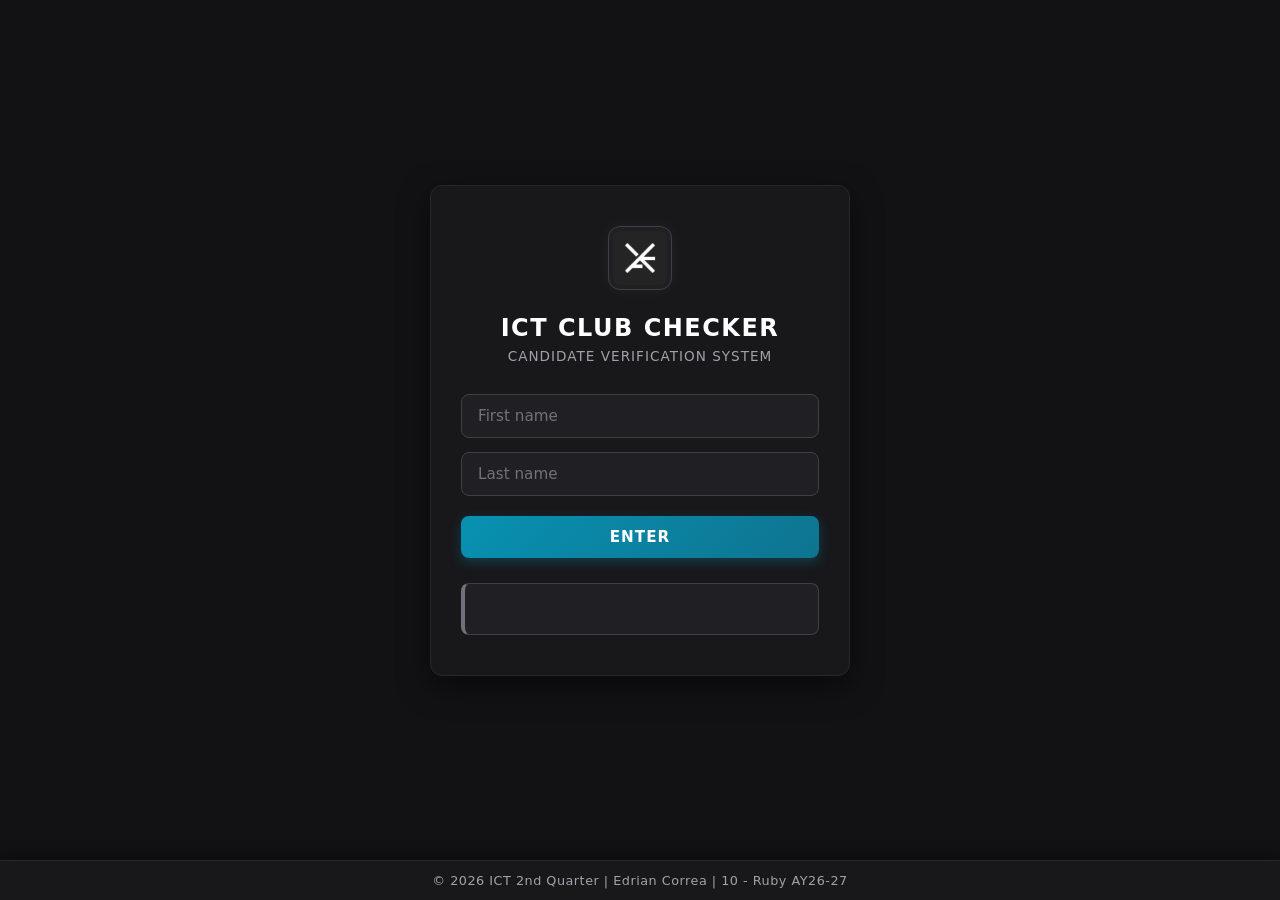
==== index.html @ 7e2f90d8 "1" ====
<!DOCTYPE html>
<html lang="en">
<head>
    <meta charset="UTF-8">
    <meta name="viewport" content="width=device-width, initial-scale=1.0">
    
    <link rel="icon" type="image/png" href="EXAC.png">

    <link rel="stylesheet" href="https://pyscript.net/releases/2026.7.3/core.css" />
    <script type="module" src="https://pyscript.net/releases/2026.7.3/core.js"></script>

    <link rel="stylesheet" href="main.css">

    <title>Q2 Project</title>
</head>
<body>
    <div class="container">
        <div class="logo-wrapper">
            <img src="EXAC.png" alt="EXAC Logo" class="logo-img">
        </div>

        <h1>ICT CLUB CHECKER</h1>
        <p>Candidate Verification System</p>

        <div>
            <form onsubmit="return false;">
                <div class="form-check">
                    <div class="form-group">
                        <input type="text" id="first_name" class="input" placeholder="First name" required>
                        <input type="text" id="last_name" class="input" placeholder="Last name" required>
                    </div>
                </div>
                
                <div class="button-contain">
                    <button type="button" py-click="add_member">ENTER</button>
                </div>
            </form>
            <div id="result"></div>
        </div>
    </div>

    <footer>
        &copy; 2026 ICT 2nd Quarter | Edrian Correa | 10 - Ruby AY26-27
    </footer>
    
    <script type="py" src="main.py"></script>
</body>
</html>
---- main.css ----
/* ICT Q2 PROJECT | GLOBAL CSS */

* {
    box-sizing: border-box;
    margin: 0;
    padding: 0;
    font-family: 'Segoe UI', system-ui, -apple-system, sans-serif;
}

body {
    background-color: #121214;
    color: #e4e4e7;
    display: flex;
    justify-content: center;
    align-items: center;
    min-height: 100vh;
    padding: 20px 20px 60px 20px;
    position: relative;
}

.container {
    background: #18181b;
    border: 1px solid #27272a;
    border-radius: 12px;
    padding: 40px 30px;
    width: 100%;
    max-width: 420px;
    box-shadow: 0 10px 30px rgba(0, 0, 0, 0.5);
    text-align: center;
}

.logo-wrapper {
    margin-bottom: 20px;
}

.logo-img {
    width: 64px;
    height: 64px;
    object-fit: contain;
    border-radius: 12px;
    border: 1px solid #3f3f46;
    padding: 4px;
    background: #202024;
    box-shadow: 0 0 15px rgba(255, 255, 255, 0.05);
}

h1 {
    font-size: 1.5rem;
    letter-spacing: 1.5px;
    color: #ffffff;
    margin-bottom: 6px;
    font-weight: 700;
}

p {
    font-size: 0.85rem;
    color: #a1a1aa;
    text-transform: uppercase;
    letter-spacing: 1px;
    margin-bottom: 30px;
}

h3 {
            font-size: 0.95rem;
            color: #74747c;
            text-transform: uppercase;
            letter-spacing: 1px;
            margin-bottom: 30px;
        }

.form-group {
    display: flex;
    flex-direction: column;
    gap: 14px;
    margin-bottom: 20px;
}

.input {
    width: 100%;
    padding: 12px 16px;
    background-color: #202024;
    border: 1px solid #3f3f46;
    border-radius: 8px;
    color: #ffffff;
    font-size: 0.95rem;
    outline: none;
    transition: all 0.2s ease;
}

.input:focus {
    border-color: #06b6d4;
    box-shadow: 0 0 0 3px rgba(6, 182, 212, 0.15);
}

.input::placeholder {
    color: #71717a;
}

.button-contain button {
    width: 100%;
    padding: 12px;
    background: linear-gradient(135deg, #0891b2 0%, #0e7490 100%);
    border: none;
    border-radius: 8px;
    color: #ffffff;
    font-weight: 600;
    font-size: 0.95rem;
    letter-spacing: 1px;
    cursor: pointer;
    transition: opacity 0.2s ease, transform 0.1s ease;
    box-shadow: 0 4px 12px rgba(8, 145, 178, 0.3);
}

.button-contain button:hover {
    opacity: 0.9;
}

.button-contain button:active {
    transform: scale(0.98);
}

#result {
    margin-top: 25px;
    font-size: 0.9rem;
    line-height: 1.5;
    word-break: break-word;
    padding: 14px 16px;
    background-color: #202024;
    border: 1px solid #3f3f46;
    border-radius: 8px;
    border-left: 4px solid #71717a;
    color: #71717a;
    text-align: left;
    min-height: 52px;
    transition: all 0.3s ease;
}

#result:not(:empty) {
    border-left-color: #06b6d4;
    color: #f4f4f5;
    animation: fadeIn 0.3s ease;
}

footer {
    position: fixed;
    bottom: 0;
    left: 0;
    width: 100%;
    background-color: #18181b;
    border-top: 1px solid #27272a;
    padding: 12px 20px;
    font-size: 0.8rem;
    color: #a1a1aa;
    letter-spacing: 0.5px;
    text-align: center;
    box-shadow: 0 -4px 15px rgba(0, 0, 0, 0.4);
    z-index: 100;
}

@keyframes fadeIn {
    from { opacity: 0; transform: translateY(4px); }
    to { opacity: 1; transform: translateY(0); }
}
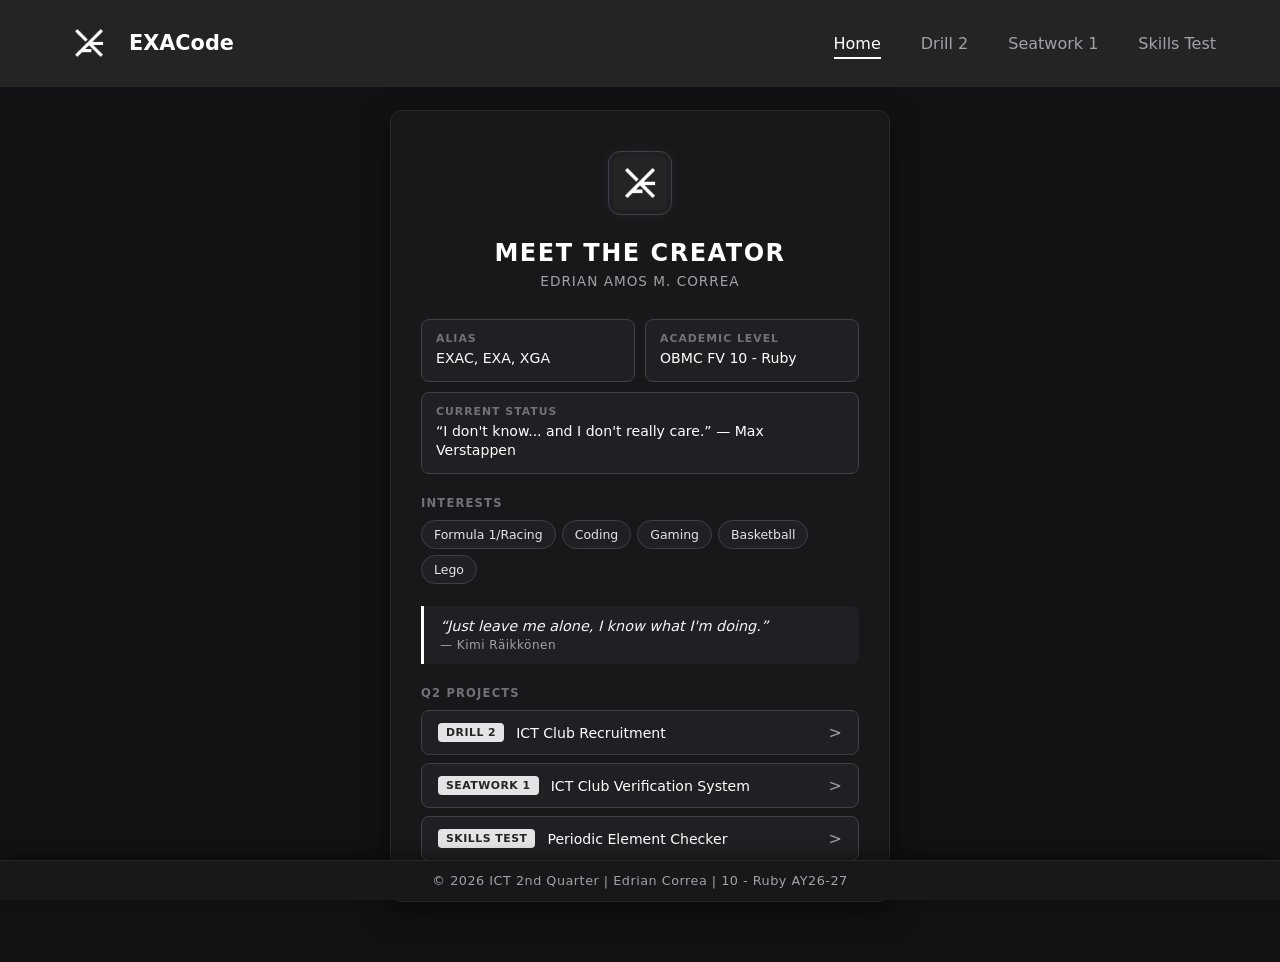
==== commit 72b880b7: "Finished" ====
--- a/index.html
+++ b/index.html
@@ -14,35 +14,92 @@
     <title>Q2 Project</title>
 </head>
 <body>
-    <div class="container">
+    <nav class="navbar">
+        <a href="index.html" class="nav-left">
+        <img src="EXAC.png" alt="Logo">
+        <span>EXACode</span>
+        </a>
+
+        <div class="nav-right" id="navRight">
+        <ul class="nav-links">
+            <li><a href="index.html" class="active">Home</a></li>
+            <li><a href="drill2.html">Drill 2</a></li>
+            <li><a href="sw1.html">Seatwork 1</a></li>
+            <li><a href="skillstest.html">Skills Test</a></li>
+        </ul>
+        </div>
+    </nav>
+
+    <div id="page-loader">
+        <img src="EXAC.png" alt="" class="loader-logo">
+    </div>
+
+    <div class="container creator-container">
         <div class="logo-wrapper">
             <img src="EXAC.png" alt="EXAC Logo" class="logo-img">
         </div>
 
-        <h1>ICT CLUB CHECKER</h1>
-        <p>Candidate Verification System</p>
+        <h1>MEET THE CREATOR</h1>
+        <p>Edrian Amos M. Correa</p>
 
-        <div>
-            <form onsubmit="return false;">
-                <div class="form-check">
-                    <div class="form-group">
-                        <input type="text" id="first_name" class="input" placeholder="First name" required>
-                        <input type="text" id="last_name" class="input" placeholder="Last name" required>
-                    </div>
-                </div>
-                
-                <div class="button-contain">
-                    <button type="button" py-click="add_member">ENTER</button>
-                </div>
-            </form>
-            <div id="result"></div>
+        <div class="info-grid">
+            <div class="info-box">
+                <span class="info-label">ALIAS</span>
+                <span class="info-value">EXAC, EXA, XGA</span>
+            </div>
+            <div class="info-box">
+                <span class="info-label">ACADEMIC LEVEL</span>
+                <span class="info-value">OBMC FV 10 - Ruby</span>
+            </div>
+            <div class="info-box full-width">
+                <span class="info-label">CURRENT STATUS</span>
+                <span class="info-value">“I don't know... and I don't really care.” — Max Verstappen</span>
+            </div>
+        </div>
+
+        <div class="section-block">
+            <span class="section-title">INTERESTS</span>
+            <div class="interests-list">
+                <span class="badge">Formula 1/Racing</span>
+                <span class="badge">Coding</span>
+                <span class="badge">Gaming</span>
+                <span class="badge">Basketball</span>
+                <span class="badge">Lego</span>
+            </div>
+        </div>
+
+        <blockquote class="creator-quote">
+            “Just leave me alone, I know what I'm doing.” <span>— Kimi Räikkönen</span>
+        </blockquote>
+
+        <div class="section-block">
+            <span class="section-title">Q2 PROJECTS</span>
+            <div class="project-links">
+                <a href="drill2.html" class="project-card">
+                    <span class="project-tag">DRILL 2</span>
+                    <span class="project-name">ICT Club Recruitment</span>
+                    <span class="project-arrow">></span>
+                </a>
+                <a href="sw1.html" class="project-card">
+                    <span class="project-tag">SEATWORK 1</span>
+                    <span class="project-name">ICT Club Verification System</span>
+                    <span class="project-arrow">></span>
+                </a>
+                <a href="skillstest.html" class="project-card">
+                    <span class="project-tag">SKILLS TEST</span>
+                    <span class="project-name">Periodic Element Checker</span>
+                    <span class="project-arrow">></span>
+                </a>
+            </div>
         </div>
     </div>
+
 
     <footer>
         &copy; 2026 ICT 2nd Quarter | Edrian Correa | 10 - Ruby AY26-27
     </footer>
     
     <script type="py" src="main.py"></script>
+    <script src="main.js"></script>
 </body>
 </html>
--- a/main.css
+++ b/main.css
@@ -14,9 +14,121 @@
     justify-content: center;
     align-items: center;
     min-height: 100vh;
-    padding: 20px 20px 60px 20px;
+    padding: 110px 20px 60px 20px;
     position: relative;
 }
+
+/* NAVBAR */
+.navbar {
+    position: fixed;
+    top: 0;
+    left: 0;
+    width: 100%;
+    padding: 18px clamp(20px, 5vw, 80px);
+    display: flex;
+    justify-content: space-between;
+    align-items: center;
+    background-color: #242424;
+    backdrop-filter: blur(10px);
+    border-bottom: 1px solid #27272a;
+    z-index: 1000;
+}
+
+.nav-left {
+    display: flex;
+    align-items: center;
+    gap: 15px;
+    text-decoration: none;
+}
+
+.nav-left img {
+    height: 50px;
+    width: auto;
+}
+
+.nav-left span {
+    color: #ffffff;
+    font-size: 1.3rem;
+    font-weight: bold;
+}
+
+.nav-right {
+    display: flex;
+    align-items: center;
+    gap: 30px;
+}
+
+.nav-links {
+    display: flex;
+    gap: 40px;
+    list-style: none;
+    margin: 0;
+    padding: 0;
+}
+
+.nav-links a {
+    position: relative;
+    color: #a1a1aa;
+    text-decoration: none;
+    font-size: 1rem;
+    font-weight: 500;
+    transition: color 0.3s ease;
+}
+
+.nav-links a:hover {
+    color: #ffffff;
+}
+
+.nav-links a::after {
+    content: "";
+    position: absolute;
+    left: 0;
+    bottom: -6px;
+    width: 0;
+    height: 2px;
+    background: #ffffff;
+    transition: width 0.3s ease;
+}
+
+.nav-links a:hover::after {
+    width: 100%;
+}
+
+.nav-links a.active {
+    color: #ffffff;
+}
+
+.nav-links a.active::after {
+    width: 100%;
+}
+
+
+/* Page Loader - USABLE FOR OTHER PROJECTS */
+
+#page-loader {
+    position: fixed;
+    inset: 0;
+    background-color: #242424;
+    z-index: 99999;
+    display: flex;
+    align-items: center;
+    justify-content: center;
+    transform: translateY(0);
+    transition: transform 1s cubic-bezier(0.077, 0, 0.175, 1);
+    pointer-events: all;
+}
+
+.loader-logo {
+    width: 120px;
+    height: auto;
+}
+
+#page-loader.slide-out {
+    transform: translateY(-100%);
+    pointer-events: none;
+}
+
+/* CONTENTS */
 
 .container {
     background: #18181b;
@@ -88,7 +200,7 @@
 }
 
 .input:focus {
-    border-color: #06b6d4;
+    border-color: #ffffff;
     box-shadow: 0 0 0 3px rgba(6, 182, 212, 0.15);
 }
 
@@ -99,10 +211,10 @@
 .button-contain button {
     width: 100%;
     padding: 12px;
-    background: linear-gradient(135deg, #0891b2 0%, #0e7490 100%);
+    background: linear-gradient(135deg, #d8d8d8 0%, #ffffff 100%);
     border: none;
     border-radius: 8px;
-    color: #ffffff;
+    color: #252525;
     font-weight: 600;
     font-size: 0.95rem;
     letter-spacing: 1px;
@@ -136,7 +248,7 @@
 }
 
 #result:not(:empty) {
-    border-left-color: #06b6d4;
+    border-left-color: #ffffff;
     color: #f4f4f5;
     animation: fadeIn 0.3s ease;
 }
@@ -160,4 +272,166 @@
 @keyframes fadeIn {
     from { opacity: 0; transform: translateY(4px); }
     to { opacity: 1; transform: translateY(0); }
+}
+
+
+/* INDEX/HOME PAGE CSS */
+.container.creator-container {
+    max-width: 500px;
+}
+
+/* QUOTE */
+.creator-quote {
+    background-color: #202024;
+    border-left: 3px solid #ffffff;
+    border-radius: 0 8px 8px 0;
+    padding: 12px 16px;
+    margin-bottom: 22px;
+    font-size: 0.9rem;
+    font-style: italic;
+    color: #f4f4f5;
+    text-align: left;
+}
+
+.creator-quote span {
+    display: block;
+    margin-top: 4px;
+    font-size: 0.75rem;
+    font-style: normal;
+    color: #a1a1aa;
+    letter-spacing: 0.5px;
+}
+
+/* PROFILE INFO GRID */
+.info-grid {
+    display: grid;
+    grid-template-columns: 1fr 1fr;
+    gap: 10px;
+    margin-bottom: 22px;
+    text-align: left;
+}
+
+.info-box {
+    background-color: #202024;
+    border: 1px solid #3f3f46;
+    border-radius: 8px;
+    padding: 12px 14px;
+    display: flex;
+    flex-direction: column;
+    gap: 4px;
+}
+
+.info-box.full-width {
+    grid-column: span 2;
+}
+
+.info-label {
+    font-size: 0.68rem;
+    color: #71717a;
+    letter-spacing: 1px;
+    font-weight: 700;
+}
+
+.info-value {
+    font-size: 0.88rem;
+    color: #ffffff;
+    font-weight: 500;
+    line-height: 1.4;
+}
+
+/* SECTIONS (INTERESTS & PROJECTS) */
+.section-block {
+    margin-bottom: 22px;
+    text-align: left;
+}
+
+.section-block:last-child {
+    margin-bottom: 0;
+}
+
+.section-title {
+    display: block;
+    font-size: 0.72rem;
+    color: #71717a;
+    letter-spacing: 1.2px;
+    font-weight: 700;
+    margin-bottom: 10px;
+}
+
+/* INTERESTS BADGES */
+.interests-list {
+    display: flex;
+    flex-wrap: wrap;
+    gap: 6px;
+}
+
+.badge {
+    background-color: #202024;
+    border: 1px solid #3f3f46;
+    color: #e4e4e7;
+    font-size: 0.78rem;
+    font-weight: 500;
+    padding: 6px 12px;
+    border-radius: 20px;
+    transition: border-color 0.2s ease, color 0.2s ease;
+}
+
+.badge:hover {
+    border-color: #ffffff;
+    color: #ffffff;
+}
+
+/* PROJECT LINKS */
+.project-links {
+    display: flex;
+    flex-direction: column;
+    gap: 8px;
+}
+
+.project-card {
+    display: flex;
+    align-items: center;
+    justify-content: space-between;
+    background-color: #202024;
+    border: 1px solid #3f3f46;
+    border-radius: 8px;
+    padding: 12px 16px;
+    text-decoration: none;
+    transition: all 0.2s ease;
+}
+
+.project-card:hover {
+    border-color: #ffffff;
+    background-color: #27272a;
+    transform: translateX(3px);
+}
+
+.project-tag {
+    font-size: 0.68rem;
+    font-weight: 700;
+    color: #252525;
+    background-color: #e4e4e7;
+    padding: 3px 8px;
+    border-radius: 4px;
+    letter-spacing: 0.5px;
+    margin-right: 12px;
+    white-space: nowrap;
+}
+
+.project-name {
+    flex: 1;
+    font-size: 0.88rem;
+    color: #ffffff;
+    font-weight: 500;
+}
+
+.project-arrow {
+    color: #a1a1aa;
+    font-size: 1rem;
+    transition: transform 0.2s ease, color 0.2s ease;
+}
+
+.project-card:hover .project-arrow {
+    color: #ffffff;
+    transform: translateX(3px);
 }
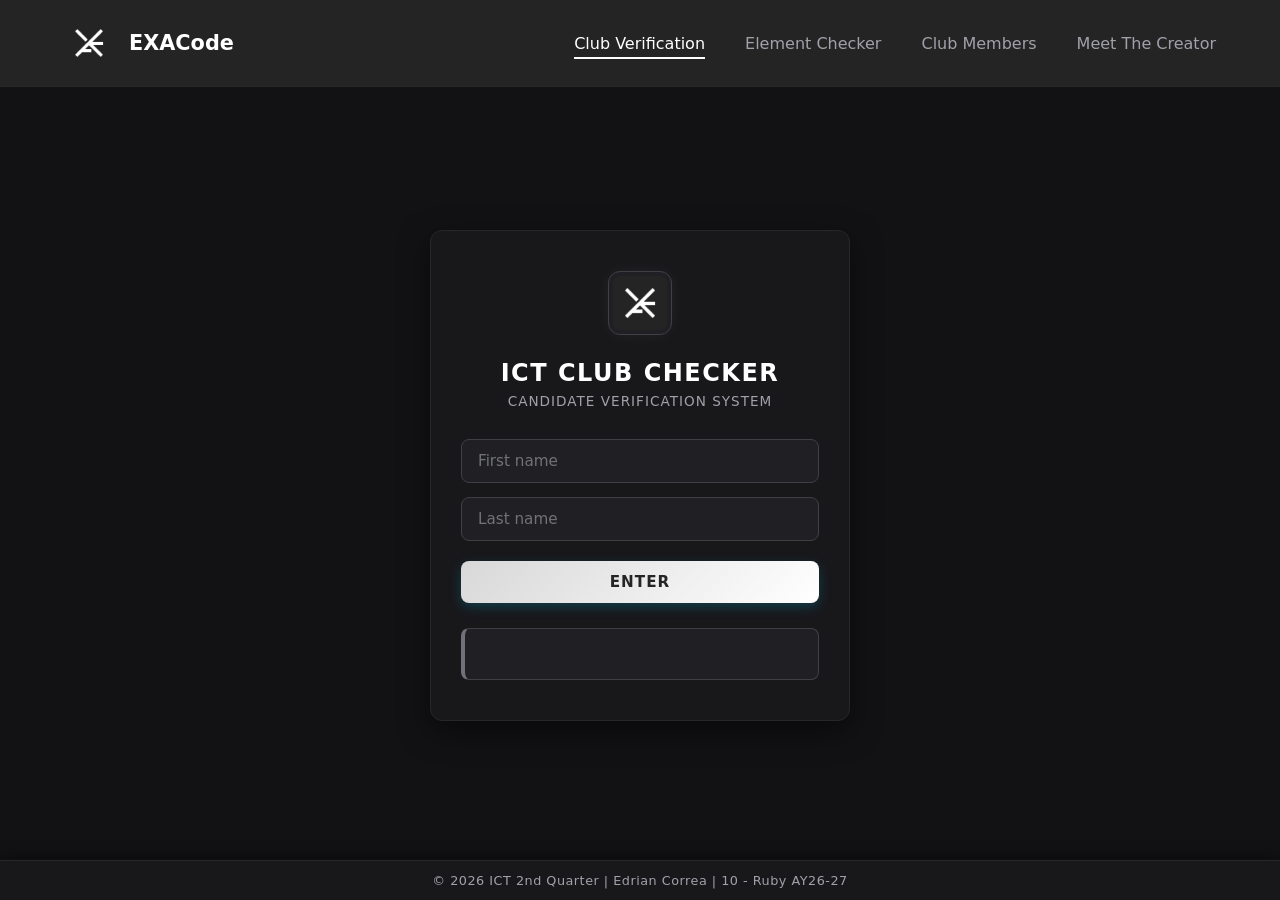
==== commit c07a9dfc: "Finished" ====
--- a/index.html
+++ b/index.html
@@ -22,10 +22,10 @@
 
         <div class="nav-right" id="navRight">
         <ul class="nav-links">
-            <li><a href="index.html" class="active">Home</a></li>
-            <li><a href="drill2.html">Drill 2</a></li>
-            <li><a href="sw1.html">Seatwork 1</a></li>
-            <li><a href="skillstest.html">Skills Test</a></li>
+            <li><a href="index.html" class="active">Club Verification</a></li>
+            <li><a href="skillstest.html">Element Checker</a></li>
+            <li><a href="drill2.html">Club Members</a></li>
+            <li><a href="creator.html" >Meet The Creator</a></li>
         </ul>
         </div>
     </nav>
@@ -33,67 +33,31 @@
     <div id="page-loader">
         <img src="EXAC.png" alt="" class="loader-logo">
     </div>
-
-    <div class="container creator-container">
+    
+    <div class="container">
         <div class="logo-wrapper">
             <img src="EXAC.png" alt="EXAC Logo" class="logo-img">
         </div>
 
-        <h1>MEET THE CREATOR</h1>
-        <p>Edrian Amos M. Correa</p>
+        <h1>ICT CLUB CHECKER</h1>
+        <p>Candidate Verification System</p>
 
-        <div class="info-grid">
-            <div class="info-box">
-                <span class="info-label">ALIAS</span>
-                <span class="info-value">EXAC, EXA, XGA</span>
-            </div>
-            <div class="info-box">
-                <span class="info-label">ACADEMIC LEVEL</span>
-                <span class="info-value">OBMC FV 10 - Ruby</span>
-            </div>
-            <div class="info-box full-width">
-                <span class="info-label">CURRENT STATUS</span>
-                <span class="info-value">“I don't know... and I don't really care.” — Max Verstappen</span>
-            </div>
-        </div>
-
-        <div class="section-block">
-            <span class="section-title">INTERESTS</span>
-            <div class="interests-list">
-                <span class="badge">Formula 1/Racing</span>
-                <span class="badge">Coding</span>
-                <span class="badge">Gaming</span>
-                <span class="badge">Basketball</span>
-                <span class="badge">Lego</span>
-            </div>
-        </div>
-
-        <blockquote class="creator-quote">
-            “Just leave me alone, I know what I'm doing.” <span>— Kimi Räikkönen</span>
-        </blockquote>
-
-        <div class="section-block">
-            <span class="section-title">Q2 PROJECTS</span>
-            <div class="project-links">
-                <a href="drill2.html" class="project-card">
-                    <span class="project-tag">DRILL 2</span>
-                    <span class="project-name">ICT Club Recruitment</span>
-                    <span class="project-arrow">></span>
-                </a>
-                <a href="sw1.html" class="project-card">
-                    <span class="project-tag">SEATWORK 1</span>
-                    <span class="project-name">ICT Club Verification System</span>
-                    <span class="project-arrow">></span>
-                </a>
-                <a href="skillstest.html" class="project-card">
-                    <span class="project-tag">SKILLS TEST</span>
-                    <span class="project-name">Periodic Element Checker</span>
-                    <span class="project-arrow">></span>
-                </a>
-            </div>
+        <div>
+            <form onsubmit="return false;">
+                <div class="form-check">
+                    <div class="form-group">
+                        <input type="text" id="first_name" class="input" placeholder="First name" required>
+                        <input type="text" id="last_name" class="input" placeholder="Last name" required>
+                    </div>
+                </div>
+                
+                <div class="button-contain">
+                    <button type="button" py-click="check_club">ENTER</button>
+                </div>
+            </form>
+            <div id="result"></div>
         </div>
     </div>
-
 
     <footer>
         &copy; 2026 ICT 2nd Quarter | Edrian Correa | 10 - Ruby AY26-27
--- a/main.css
+++ b/main.css
@@ -275,9 +275,24 @@
 }
 
 
-/* INDEX/HOME PAGE CSS */
+/* Meet The Creator PAGE CSS */
 .container.creator-container {
     max-width: 500px;
+}
+
+.pfp-wrapper {
+    margin-bottom: 20px;
+}
+
+.profile-img {
+    width: 150px;
+    height: 150px;
+    object-fit: contain;
+    border-radius: 100%;
+    border: 1px solid #3f3f46;
+    padding: 4px;
+    background: #202024;
+    box-shadow: 0 0 15px rgba(255, 255, 255, 0.05);
 }
 
 /* QUOTE */
